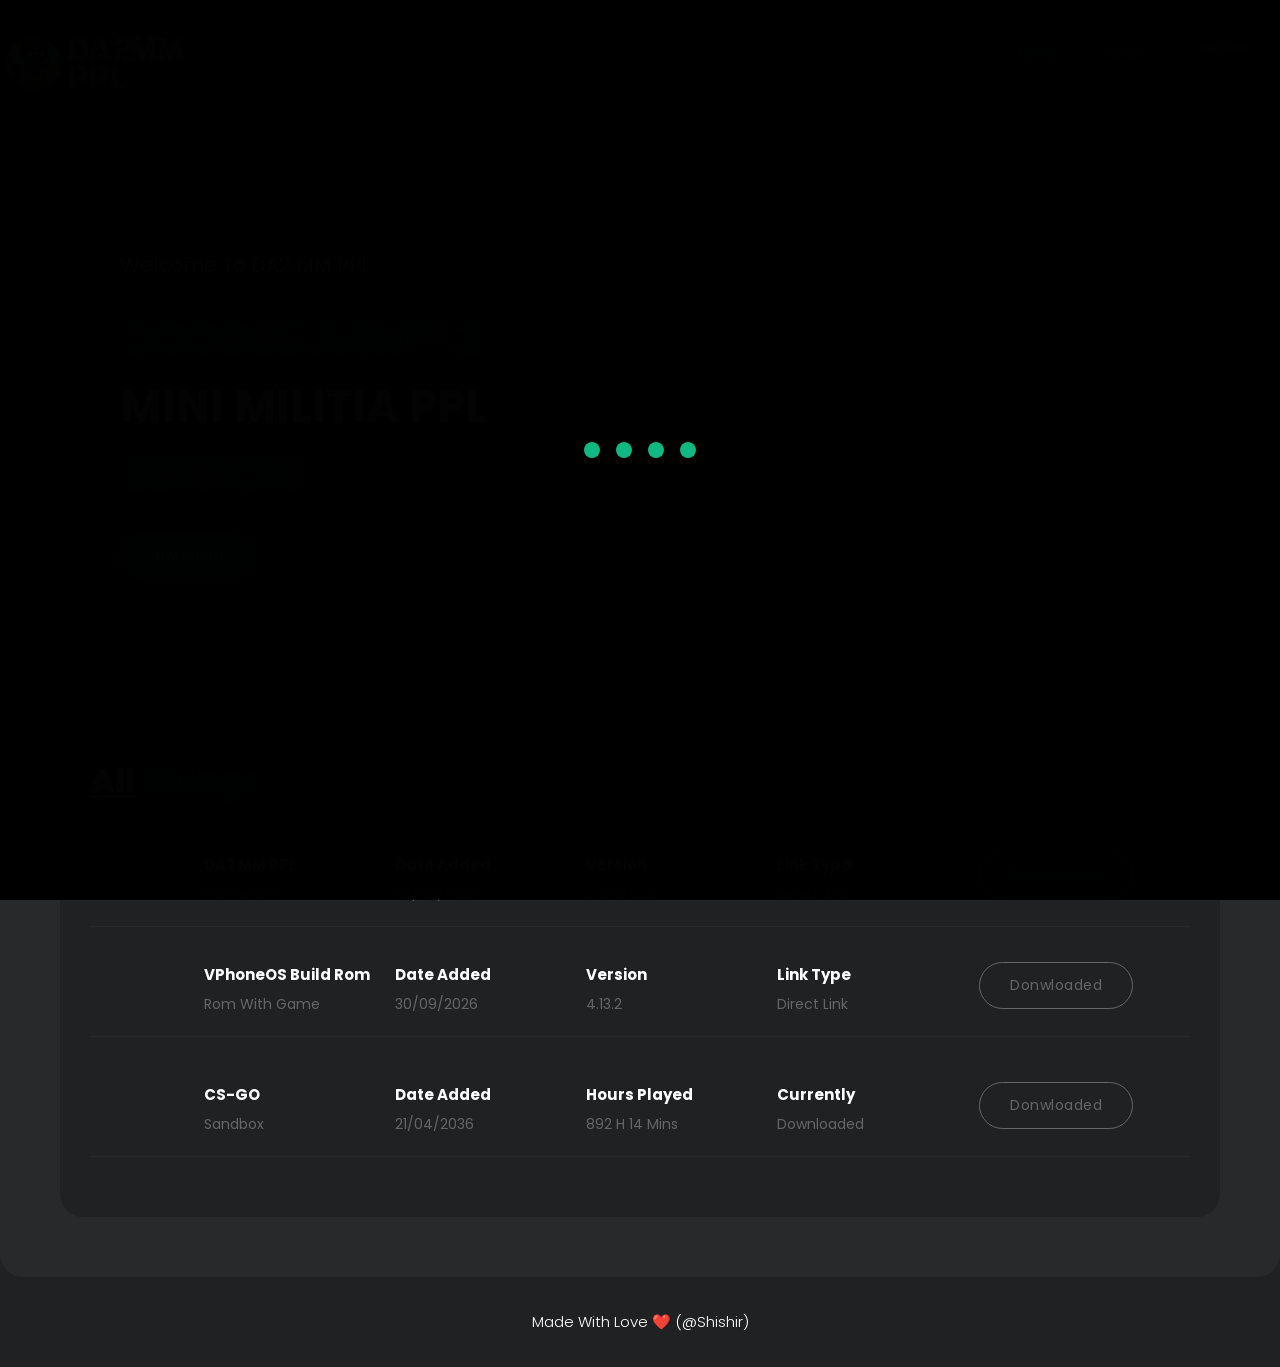
==== index.html @ c4b17bf4 "New website theme template files." ====
<!DOCTYPE html>
<html lang="en">

  <head>

    <meta charset="utf-8">
    <meta name="viewport" content="width=device-width, initial-scale=1, shrink-to-fit=no">

    <link href="https://fonts.googleapis.com/css2?family=Poppins:wght@100;200;300;400;500;600;700;800;900&display=swap" rel="stylesheet">

    <title>DA2 MM PPL</title>

    <!-- Bootstrap core CSS -->
    <link href="vendor/bootstrap/css/bootstrap.min.css" rel="stylesheet">


    <!-- Additional CSS Files -->
    <link rel="stylesheet" href="assets/css/fontawesome.css">
    <link rel="stylesheet" href="assets/css/templatemo-cyborg-gaming.css">
    <link rel="stylesheet" href="assets/css/owl.css">
    <link rel="stylesheet" href="assets/css/animate.css">
    <link rel="stylesheet"href="https://unpkg.com/swiper@7/swiper-bundle.min.css"/>

  </head>

<body>

  <!-- ***** Preloader Start ***** -->
  <div id="js-preloader" class="js-preloader">
    <div class="preloader-inner">
      <span class="dot"></span>
      <div class="dots">
        <span></span>
        <span></span>
        <span></span>
      </div>
    </div>
  </div>
  <!-- ***** Preloader End ***** -->

  <!-- ***** Header Area Start ***** -->
  <header class="header-area header-sticky">
    <div class="container">
        <div class="row">
            <div class="col-12">
                <nav class="main-nav">
                    <!-- ***** Logo Start ***** -->
                    <a href="index.html" class="logo">
                        <img src="assets/images/logo.png" alt="">
                    </a>
                    <!-- ***** Logo End ***** -->
                    <!-- ***** Menu Start ***** -->
                    <ul class="nav">
                        <li><a href="index.html" class="active">Home</a></li>
                        <li><a href="details.html">Details</a></li>
                        <li><a href="browse.html">Browse <img src="assets/images/profile-header.jpg" alt=""></a></li>
                    </ul>   
                    <a class='menu-trigger'>
                        <span>Menu</span>
                    </a>
                    <!-- ***** Menu End ***** -->
                </nav>
            </div>
        </div>
    </div>
  </header>
  <!-- ***** Header Area End ***** -->

  <div class="container">
    <div class="row">
      <div class="col-lg-12">
        <div class="page-content">

          <!-- ***** Banner Start ***** -->
          <div class="main-banner">
            <div class="main-banner-filter"></div>
            <div class="row">
              <div class="col-lg-7">
                <div class="header-text">
                  <h6>Welcome To DA2 MM PPL</h6>
                  <h4><em>Doodle Army 2</em><br>Mini Militia PPL<br><em>Edition</em></h4>
                  <div class="main-button">
                    <a href="#gaming-library-section">Download</a>
                  </div>
                </div>
              </div>
            </div>
          </div>
          <!-- ***** Banner End ***** -->

          <!-- ***** Gaming Library Start ***** -->
          <div class="gaming-library" id="gaming-library-section">
            <div class="col-lg-12">
              <div class="heading-section">
                <h4><em>All</em> Things</h4>
              </div>
              <div class="item">
                <ul>
                  <li><img src="assets/images/game-01.jpg" alt="" class="templatemo-item"></li>
                  <li><h4>DA2 MM PPL</h4><span>Game APK</span></li>
                  <li><h4>Date Added</h4><span>30/09/2026</span></li>
                  <li><h4>Version</h4><span>4.0.36.555</span></li>
                  <li><h4>Link Type</h4><span>Direct APK</span></li>
                  <li><div class="main-border-button"><a href="https://github.com/nullBytehere/da2-mm-us-version/releases/download/v4.0.36.555/Mini.Military.PPL_4.0.36.apk">Donwloaded</a></div></li>
                </ul>
              </div>

              <div class="item last-item">
                <ul>
                  <li><img src="assets/images/game-03.jpg" alt="" class="templatemo-item"></li>
                  <li><h4>VPhoneOS Build Rom</h4><span>Rom With Game</span></li>
                  <li><h4>Date Added</h4><span>30/09/2026</span></li>
                  <li><h4>Version</h4><span>4.13.2</span></li>
                  <li><h4>Link Type</h4><span>Direct Link</span></li>
                  <li><div class="main-border-button border-no-active"><a href="https://github.com/nullBytehere/da2-mm-us-version/releases/download/v4.0.36.555/da2_mm_ppl_4.0.36.555_4.13.2.7z">Donwloaded</a></div></li>
                </ul>
              </div>

              <div class="item last-item">
                <ul>
                  <li><img src="assets/images/game-03.jpg" alt="" class="templatemo-item"></li>
                  <li><h4>CS-GO</h4><span>Sandbox</span></li>
                  <li><h4>Date Added</h4><span>21/04/2036</span></li>
                  <li><h4>Hours Played</h4><span>892 H 14 Mins</span></li>
                  <li><h4>Currently</h4><span>Downloaded</span></li>
                  <li><div class="main-border-button border-no-active"><a href="#">Donwloaded</a></div></li>
                </ul>
              </div>
            </div>
            <div class="col-lg-12">
              <!-- <div class="main-button">
                <a href="profile.html">View Your Library</a>
              </div> -->
            </div>
          </div>
          <!-- ***** Gaming Library End ***** -->
        </div>
      </div>
    </div>
  </div>
  
  <footer>
    <div class="container">
      <div class="row">
        <div class="col-lg-12">
          <p>Made With Love ❤️ <a href="https://github.com/nullBytehere" target="_blank" title="Github Profile">(@Shishir)</a></p>
        </div>
      </div>
    </div>
  </footer>


  <!-- Scripts -->
  <!-- Bootstrap core JavaScript -->
  <script src="vendor/jquery/jquery.min.js"></script>
  <script src="vendor/bootstrap/js/bootstrap.min.js"></script>

  <script src="assets/js/isotope.min.js"></script>
  <script src="assets/js/owl-carousel.js"></script>
  <script src="assets/js/tabs.js"></script>
  <script src="assets/js/popup.js"></script>
  <script src="assets/js/custom.js"></script>


  </body>

</html>
---- assets/css/templatemo-cyborg-gaming.css ----
/*

TemplateMo 579 Cyborg Gaming

https://templatemo.com/tm-579-cyborg-gaming

*/

/* ---------------------------------------------
Table of contents
------------------------------------------------
01. font & reset css
02. reset
03. global styles
04. header
05. banner
06. features
07. testimonials
08. contact
09. footer

--------------------------------------------- */
/* 
---------------------------------------------
font & reset css
--------------------------------------------- 
*/
@import url("https://fonts.googleapis.com/css2?family=Poppins:wght@100;200;300;400;500;600;700;800;900");
/* 
---------------------------------------------
reset
--------------------------------------------- 
*/
html, body, div, span, applet, object, iframe, h1, h2, h3, h4, h5, h6, p, blockquote, div
pre, a, abbr, acronym, address, big, cite, code, del, dfn, em, font, img, ins, kbd, q,
s, samp, small, strike, strong, sub, sup, tt, var, b, u, i, center, dl, dt, dd, ol, ul, li,
figure, header, nav, section, article, aside, footer, figcaption {
  margin: 0;
  padding: 0;
  border: 0;
  outline: 0;
}

.clearfix:after {
  content: ".";
  display: block;
  clear: both;
  visibility: hidden;
  line-height: 0;
  height: 0;
}

.clearfix {
  display: inline-block;
}

html[xmlns] .clearfix {
  display: block;
}

* html .clearfix {
  height: 1%;
}

ul, li {
  padding: 0;
  margin: 0;
  list-style: none;
}

header, nav, section, article, aside, footer, hgroup {
  display: block;
}

* {
  box-sizing: border-box;
}

html, body {
  font-family: 'Poppins', sans-serif;
  font-weight: 400;
  background-color: #1e1e1e;
  font-size: 16px;
  -ms-text-size-adjust: 100%;
  -webkit-font-smoothing: antialiased;
  -moz-osx-font-smoothing: grayscale;
}

a {
	color: #CCC;
  text-decoration: none !important;
}
a:hover {
	color: #F99;
}

h1, h2, h3, h4, h5, h6 {
  margin-top: 0px;
  margin-bottom: 0px;
  color: #fff;
  font-weight: 700;
}

ul {
  margin-bottom: 0px;
}

p {
  font-size: 15px;
  line-height: 30px;
  color: #fff;
}

img {
  width: 100%;
  overflow: hidden;
}

/* 
---------------------------------------------
Global Styles
--------------------------------------------- 
*/
html,
body {
  background: #1f2122;
  font-family: 'Poppins', sans-serif;
}

body .page-content {
  margin-top: 110px;
  background-color: #27292a;
  padding: 60px;
  border-radius: 23px;
}

p {
  font-size: 15px;
  color: #666;
  line-height: 30px;
  margin-bottom: 0px;
}

::selection {
  background: #10B981;
  color: #fff;
}

::-moz-selection {
  background: #10B981;
  color: #fff;
}

.templatemo-item {
	max-width: 80px; 
	border-radius: 23px;
}

.main-button a {
  font-size: 14px;
  color: #fff;
  background-color: #10B981;
  padding: 12px 30px;
  display: inline-block;
  border-radius: 25px;
  font-weight: 400;
  text-transform: capitalize;
  letter-spacing: 0.5px;
  transition: all .3s;
  position: relative;
  overflow: hidden;
}

.main-button a:hover {
  background-color: #fff;
  color: #10B981;
}

.main-border-button a {
  font-size: 14px;
  color: #10B981;
  background-color: transparent;
  border: 1px solid #10B981;
  padding: 12px 30px;
  display: inline-block;
  border-radius: 25px;
  font-weight: 400;
  text-transform: capitalize;
  letter-spacing: 0.5px;
  transition: all .3s;
  position: relative;
  overflow: hidden;
}

.main-border-button a:hover {
  border-color: #fff;
  background-color: #fff;
  color: #10B981;
}

.border-no-active a {
  border-color: #666;
  color: #666;
}

.border-no-active a:hover{
  border-color: #666;
  color: #666;
  background-color: transparent;
}

section {
  margin-top: 120px;
}

.heading-section h4 {
  color: #10B981;
  font-size: 34px;
  text-decoration: none;
  margin-bottom: 30px;
}

.heading-section h4 em {
  color: #fff;
  font-style: normal;
  text-decoration: underline;
}

/* 
---------------------------------------------
Pre-loader Style
--------------------------------------------- 
*/

.js-preloader {
  position: fixed;
  top: 0;
  left: 0;
  right: 0;
  bottom: 0;
  background-color: rgba(0,0,0,0.99);
  display: -webkit-box;
  display: flex;
  -webkit-box-align: center;
  align-items: center;
  -webkit-box-pack: center;
  justify-content: center;
  opacity: 1;
  visibility: visible;
  z-index: 9999;
  -webkit-transition: opacity 0.25s ease;
  transition: opacity 0.25s ease;
}

.js-preloader.loaded {
  opacity: 0;
  visibility: hidden;
  pointer-events: none;
}

@-webkit-keyframes dot {
  50% {
      -webkit-transform: translateX(96px);
      transform: translateX(96px);
  }
}

@keyframes dot {
  50% {
      -webkit-transform: translateX(96px);
      transform: translateX(96px);
  }
}

@-webkit-keyframes dots {
  50% {
      -webkit-transform: translateX(-31px);
      transform: translateX(-31px);
  }
}

@keyframes dots {
  50% {
      -webkit-transform: translateX(-31px);
      transform: translateX(-31px);
  }
}

.preloader-inner {
  position: relative;
  width: 142px;
  height: 40px;
  background: transparent;
}

.preloader-inner .dot {
  position: absolute;
  width: 16px;
  height: 16px;
  top: 12px;
  left: 15px;
  background: #10B981;
  border-radius: 50%;
  -webkit-transform: translateX(0);
  transform: translateX(0);
  -webkit-animation: dot 2.8s infinite;
  animation: dot 2.8s infinite;
}

.preloader-inner .dots {
  -webkit-transform: translateX(0);
  transform: translateX(0);
  margin-top: 12px;
  margin-left: 31px;
  -webkit-animation: dots 2.8s infinite;
  animation: dots 2.8s infinite;
}

.preloader-inner .dots span {
  display: block;
  float: left;
  width: 16px;
  height: 16px;
  margin-left: 16px;
  background: #10B981;
  border-radius: 50%;
}



/* 
---------------------------------------------
Header Style
--------------------------------------------- 
*/

.background-header {
  background-color: #fff !important;
  height: 70px!important;
  position: fixed!important;
  top: 0!important;
  left: 0;
  right: 0;
  box-shadow: 0px 0px 10px rgba(0,0,0,0.15)!important;
  -webkit-transition: all .5s ease 0s;
  -moz-transition: all .5s ease 0s;
  -o-transition: all .5s ease 0s;
  transition: all .5s ease 0s;
  display: none;
}

.header-area {
  background-color: transparent;
  position: absolute;
  height: 70px;
  top: 15px;
  left: 0;
  right: 0;
  z-index: 100;
  -webkit-transition: all .5s ease 0s;
  -moz-transition: all .5s ease 0s;
  -o-transition: all .5s ease 0s;
  transition: all .5s ease 0s;
}

.header-area .main-nav {
  min-height: 80px;
  background: transparent;
  display: flex;
  padding: 15px 0px;
  border-radius: 50px;
}

.background-header .main-nav {
  padding: 0px;
  background-color: transparent;
}

.header-area .main-nav #search {
  position: relative;
}

.header-area .main-nav #search input {
  background-color: #27292a;
  height: 46px;
  border-radius: 23px;
  border: none;
  color: #666;
  font-size: 14px;
  padding: 0px 15px 0px 45px;
}

.header-area .main-nav #search i {
  position: absolute;
  color: #666;
  left: 20px;
  top: 16px;
  width: 18px;
  height: 18px;
  font-size: 16px;
}

.header-area .main-nav .logo {
  border-right: 1px solid #27292a;
  flex-basis: 25%;
  margin-right: 5%;
  -webkit-transition: all 0.3s ease 0s;
  -moz-transition: all 0.3s ease 0s;
  -o-transition: all 0.3s ease 0s;
  transition: all 0.3s ease 0s;
}

.header-area .main-nav .logo img {
  width: 191px;
}

.background-header .main-nav .logo {
  margin-top: 8px;
}

.background-header .main-nav .logo img {
  width: 180px;
}

.header-area .main-nav .nav {
  display: inline-flex;
  flex-basis: 70%;
  justify-content: flex-end;
  vertical-align: middle;
  text-align: right;
  margin-top: 0px;
  margin-right: 0px;
  -webkit-transition: all 0.3s ease 0s;
  -moz-transition: all 0.3s ease 0s;
  -o-transition: all 0.3s ease 0s;
  transition: all 0.3s ease 0s;
  position: relative;
  z-index: 999;
}

.header-area .main-nav .nav li {
  padding-left: 10px;
  padding-right: 10px;
  display: inline-block;
}

.header-area .main-nav .nav li a {
  display: block;
  font-weight: 400;
  font-size: 14px;
  text-transform: capitalize;
  color: #666;
  -webkit-transition: all 0.3s ease 0s;
  -moz-transition: all 0.3s ease 0s;
  -o-transition: all 0.3s ease 0s;
  transition: all 0.3s ease 0s;
  border: transparent;
  padding: 13px 10px;
  border-radius: 18px;
  letter-spacing: .3px;
}

.header-area .main-nav .nav li:last-child a {
  background-color: #27292a;
  padding: 8px 10px 8px 20px;
  border-radius: 23px;
}

.header-area .main-nav .nav li:last-child a img {
  max-width: 30px;
  border-radius: 50%;
  margin-left: 5px;
}

.header-area .main-nav .nav li.has-sub ul.sub-menu li:last-child a:hover,
.background-header .main-nav .nav li.has-sub ul.sub-menu li:last-child a:hover {
  padding-left: 25px !important;
}

.header-area .main-nav .nav li:hover a,
.header-area .main-nav .nav li a.active {
  color: #10B981 !important;
}

.header-area .main-nav .nav li:last-child:hover a,
.header-area .main-nav .nav li:last-child a.active {
  color: #fff !important;
  background-color: #10B981 !important;
}

.background-header .main-nav .nav li:hover a,
.background-header .main-nav .nav li a.active {
  color: #fff;
  opacity: 1;
}

.header-area .main-nav .nav li.has-sub {
  position: relative;
  padding-right: 15px;
}

.header-area .main-nav .menu-trigger {
  cursor: pointer;
  display: block;
  position: absolute;
  top: 23px;
  width: 32px;
  height: 40px;
  text-indent: -9999em;
  z-index: 99;
  right: 20px;
  display: none;
}

.background-header .main-nav .menu-trigger {
  top: 17px;
}

.header-area .main-nav .menu-trigger span,
.header-area .main-nav .menu-trigger span:before,
.header-area .main-nav .menu-trigger span:after {
  -moz-transition: all 0.4s;
  -o-transition: all 0.4s;
  -webkit-transition: all 0.4s;
  transition: all 0.4s;
  background-color: #10B981;
  display: block;
  position: absolute;
  width: 30px;
  height: 2px;
  left: 0;
}

.background-header .main-nav .menu-trigger span,
.background-header .main-nav .menu-trigger span:before,
.background-header .main-nav .menu-trigger span:after {
  background-color: #10B981;
}

.header-area .main-nav .menu-trigger span:before,
.header-area .main-nav .menu-trigger span:after {
  -moz-transition: all 0.4s;
  -o-transition: all 0.4s;
  -webkit-transition: all 0.4s;
  transition: all 0.4s;
  background-color: #10B981;
  display: block;
  position: absolute;
  width: 30px;
  height: 2px;
  left: 0;
  width: 75%;
}

.background-header .main-nav .menu-trigger span:before,
.background-header .main-nav .menu-trigger span:after {
  background-color: #10B981;
}

.header-area .main-nav .menu-trigger span:before,
.header-area .main-nav .menu-trigger span:after {
  content: "";
}

.header-area .main-nav .menu-trigger span {
  top: 16px;
}

.header-area .main-nav .menu-trigger span:before {
  -moz-transform-origin: 33% 100%;
  -ms-transform-origin: 33% 100%;
  -webkit-transform-origin: 33% 100%;
  transform-origin: 33% 100%;
  top: -10px;
  z-index: 10;
}

.header-area .main-nav .menu-trigger span:after {
  -moz-transform-origin: 33% 0;
  -ms-transform-origin: 33% 0;
  -webkit-transform-origin: 33% 0;
  transform-origin: 33% 0;
  top: 10px;
}

.header-area .main-nav .menu-trigger.active span,
.header-area .main-nav .menu-trigger.active span:before,
.header-area .main-nav .menu-trigger.active span:after {
  background-color: transparent;
  width: 100%;
}

.header-area .main-nav .menu-trigger.active span:before {
  -moz-transform: translateY(6px) translateX(1px) rotate(45deg);
  -ms-transform: translateY(6px) translateX(1px) rotate(45deg);
  -webkit-transform: translateY(6px) translateX(1px) rotate(45deg);
  transform: translateY(6px) translateX(1px) rotate(45deg);
  background-color: #10B981;
}

.background-header .main-nav .menu-trigger.active span:before {
  background-color: #10B981;
}

.header-area .main-nav .menu-trigger.active span:after {
  -moz-transform: translateY(-6px) translateX(1px) rotate(-45deg);
  -ms-transform: translateY(-6px) translateX(1px) rotate(-45deg);
  -webkit-transform: translateY(-6px) translateX(1px) rotate(-45deg);
  transform: translateY(-6px) translateX(1px) rotate(-45deg);
  background-color: #10B981;
}

.background-header .main-nav .menu-trigger.active span:after {
  background-color: #10B981;
}

.header-area.header-sticky {
  min-height: 70px;
}

.header-area.header-sticky .nav li a.active {
  color: #fff;
}

@media (max-width: 1200px) {
  .header-area .main-nav .nav li {
    padding-left: 10px;
    padding-right: 10px;
  }
  .header-area .main-nav:before {
    display: none;
  }
}

@media (max-width: 992px) {
  .header-area {
    top: 0;
  }
  .header-area .main-nav {
    background-color: transparent;
    border-radius: 0px;
  }
  .header-area .main-nav .nav {
    height: auto;
    flex-basis: 100%;
  }
  .header-area .main-nav .logo {
    position: absolute;
    left: 30px;
    top: 15px;
  }
  .background-header .main-nav .logo {
    top: 0px;
  }
  .background-header .main-nav .border-button {
    top: 0px !important;
  }
  .header-area .main-nav .border-button {
    position: absolute;
    top: 15px;
    right: 70px;
  }
  .header-area.header-sticky .nav li a:hover,
  .header-area.header-sticky .nav li a.active {
    color: #10B981!important;
    opacity: 1;
  }
  .header-area.header-sticky .nav li.search-icon a {
    width: 100%;
  }
  .header-area {
    background-color: transparent;
    padding: 0px 15px;
    height: 80px;
    box-shadow: none;
    text-align: center;
  }
  .header-area .container {
    padding: 0px;
  }
  .header-area .logo {
    margin-left: 0px;
  }
  .header-area .menu-trigger {
    display: block !important;
  }
  .header-area .main-nav {
    overflow: hidden;
  }
  .header-area .main-nav .nav {
    float: none;
    width: 100%;
    display: none;
    -webkit-transition: all 0s ease 0s;
    -moz-transition: all 0s ease 0s;
    -o-transition: all 0s ease 0s;
    transition: all 0s ease 0s;
    margin-left: 0px;
  }
  .header-area.header-sticky .nav {
    margin-top: 65px !important;
    text-align: center;
    border-radius: 20px 20px 40px 8px;
    overflow: hidden;
  }
  .background-header.header-sticky .nav {
    margin-top: 70px !important;
  }
  .header-area .main-nav .nav li:first-child {
    border-top: 1px solid #eee;
  }
  .header-area .main-nav .nav li {
    width: 100%;
    background: #fff;
    border-bottom: 1px solid #eee;
    padding-left: 0px !important;
    padding-right: 0px !important;
  }
  .header-area .main-nav .nav li a {
    height: 50px !important;
    line-height: 50px !important;
    padding: 0px !important;
    border: none !important;
    background: #fff !important;
    color: #1e1e1e !important;
  }
  .header-area .main-nav .nav li a:hover {
    background: #fff !important;
    color: #10B981!important;
  }
  .header-area .main-nav .nav li:last-child a img {
    display: none;
  }
  .header-area .main-nav .nav li:last-child a:hover {
    color: #10B981 !important;
    background-color: transparent !important;
  }
  .header-area .main-nav .nav li.has-sub ul.sub-menu {
    position: relative;
    visibility: inherit;
    opacity: 1;
    z-index: 1;
    transform: translateY(0%);
    top: 0px;
    width: 100%;
    box-shadow: none;
    height: 0px;
    transition: all 0s;
  }
  .header-area .main-nav .nav li.submenu ul li a {
    font-size: 12px;
    font-weight: 400;
  }
  .header-area .main-nav .nav li.submenu ul li a:hover:before {
    width: 0px;
  }
  .header-area .main-nav .nav li.has-sub ul.sub-menu {
    height: auto;
  }
  .header-area .main-nav .nav li.has-sub:after {
    color: #3B566E;
    right: 30px;
    font-size: 14px;
    top: 15px;
  }
  .header-area .main-nav .nav li.submenu:hover ul, .header-area .main-nav .nav li.submenu:focus ul {
    height: 0px;
  }
}

/* 
---------------------------------------------
Banner Style
--------------------------------------------- 
*/

.main-banner {
  background-image: url(https://wallpaperaccess.com/download/multiplayer-games-21426456);
  background-position: top center;
  background-size: cover;
  position: relative;
  min-height: 380px;
  border-radius: 23px;
  padding: 80px 60px;
  overflow: hidden;
}

.row
{
  position: relative;
}

.main-banner-filter {
    position: absolute;
    top: 0;
    left: 0;
    width: 100%;
    height: 100%;
    background: #000000a6;
    backdrop-filter: blur(8px);
}

.main-banner h6 {
  font-size: 20px;
  color: #fff;
  font-weight: 400;
  margin-bottom: 25px;
}

.main-banner h4 {
  font-size: 45px;
  text-transform: uppercase;
  margin-bottom: 25px;
}

.main-banner h4 em {
  font-style: normal;
  color: #10B981;
}

/* 
---------------------------------------------
Most Popular Style
--------------------------------------------- 
*/

.most-popular {
  margin-top: 60px;
  padding: 30px;
  background-color: #1f2122;
  border-radius: 23px;
}

.most-popular .item {
  background-color: #27292a;
  padding: 30px 15px;
  border-radius: 23px;
  margin-bottom: 30px;
}

.most-popular .item .item {
  padding: 0px;
  border-radius: 0px;
  background-color: transparent;
  margin-bottom: 0px;
}

.most-popular .item img {
  border-radius: 23px;
}

.most-popular .item h4 {
  font-size: 15px;
  margin-top: 20px;
  margin-bottom: 0px;
  display: inline-block;
}

.most-popular .item span {
  color: #666;
  display: block;
  margin-top: 7px;
  font-weight: 400;
}

.most-popular .item ul {
  float: right;
  margin-top: 20px;
}

.most-popular .item ul li {
  text-align: right;
  color: #fff;
  font-size: 14px;
}

.most-popular .item ul li:first-child i {
  color: yellow;
}

.most-popular .item ul li:last-child i {
  color: #10B981;
}

.most-popular .main-button {
  text-align: center;
  margin-bottom: -53px;
}

/* 
---------------------------------------------
Gaming Library Style
--------------------------------------------- 
*/

.gaming-library {
  margin-top: 60px;
  padding: 30px;
  background-color: #1f2122;
  border-radius: 23px;
}

.gaming-library .item {
  border-bottom: 1px solid #27292a;
  margin-bottom: 20px;
  padding-bottom: 20px;
}

.gaming-library .last-item {
  margin-bottom: 30px;
}

.profile-library .last-item {
  border-bottom: none;
  padding-bottom: 0px;
  margin-bottom: 0px;
}

.gaming-library .item ul li {
  margin-top: 15px;
}

.gaming-library .item ul li img {
  margin-top: -30px;
}

.gaming-library .item ul li {
  display: inline-block;
  width: 17%;
}

.gaming-library .item ul li:first-child {
  width: 110px;
}

.gaming-library .item ul li:last-child {
  width: 15%;
  text-align: right;
}

.gaming-library .item ul li h4 {
  font-size: 15px;
  margin-bottom: 5px;
}

.gaming-library .item ul li span {
  color: #666;
  font-size: 14px;
}

.gaming-library .main-button {
  text-align: center;
  margin-bottom: -53px;
}

/* 
---------------------------------------------
Footer Style
--------------------------------------------- 
*/

footer p {
  text-align: center;
  padding: 30px 0px;
  color: #fff;
  font-weight: 300;
}

footer p a {
  color: #fff;
  transition: all .3s;
}

footer p a:hover {
  color: #10B981;
}

/* 
---------------------------------------------
Featured Games Style
--------------------------------------------- 
*/

.featured-games {
  border-radius: 23px;
  background-color: #1f2122;
  padding: 30px;
}

.featured-games .item .thumb {
  position: relative;
  overflow: hidden;
}

.featured-games .item .thumb .hover-effect {
  position: absolute;
  bottom: -100px;
  text-align: center;
  width: 100%;
  opacity: 0;
  visibility: hidden;
  transition: all .4s;
}

.featured-games .item .thumb:hover .hover-effect {
  opacity: 1;
  visibility: visible;
  bottom: 15px;
}

.featured-games .item .thumb .hover-effect h6 {
  background-color: rgba(31,33,34,0.95);
  display: inline-block;
  color: #10B981;
  font-weight: 600;
  font-size: 14px;
  padding: 10px 20px;
  border-radius: 25px;
}

.featured-games .item img {
  border-radius: 23px;
}

.featured-games .item h4 {
  font-size: 15px;
  margin-top: 20px;
  margin-bottom: 0px;
  display: inline-block;
}

.featured-games .item span {
  color: #666;
  display: block;
  margin-top: 7px;
  font-weight: 400;
}

.featured-games .item ul {
  float: right;
  margin-top: 20px;
}

.featured-games .item ul li {
  text-align: right;
  color: #fff;
  font-size: 14px;
}

.featured-games .item ul li:first-child i {
  color: yellow;
}

.featured-games .item ul li:last-child i {
  color: #10B981;
}

.featured-games .owl-nav {
  position: absolute;
  margin: 0 auto;
  top: -70px;
  right: 0;
}

.featured-games .owl-nav .owl-prev {
  margin-right: 2.5px;
}

.featured-games .owl-nav .owl-next {
  margin-left: 2.5px;
}

.featured-games .owl-nav .owl-prev span,
.featured-games .owl-nav .owl-next span  {
  font-size: 36px;
  display: inline-block;
  color: #666;
  opacity: 1;
  transition: all .3s;
}

.featured-games .owl-nav .owl-prev span:hover,
.featured-games .owl-nav .owl-next span:hover {
  opacity: 1;
  color: #10B981;
}

.top-downloaded {
  border-radius: 23px;
  background-color: #1f2122;
  padding: 30px;
  max-height: 567px;
  min-height: 567px;
}

.top-downloaded ul li {
  position: relative;
  display: inline-block;
  width: 100%;
}

.top-downloaded ul li img {
  float: left;
  margin-right: 15px;
}

.top-downloaded ul li h4 {
  font-size: 15px;
  padding-top: 7px;
}

.top-downloaded ul li h6 {
  font-size: 15px;
  color: #666;
  font-weight: 400;
  margin-top: 5px;
  margin-bottom: 5px;
}

.top-downloaded ul li span {
  color: #fff;
  font-size: 15px;
  margin-right: 10px;
}

.top-downloaded ul li .download i {
  position: absolute;
  right: 0;
  top: 50%;
  transform: translateY(-23px);
  width: 46px;
  height: 46px;
  text-align: center;
  line-height: 46px;
  color: #10B981;
  background-color: #27292a;
  border-radius: 50%;
}

.top-downloaded ul li {
  border-bottom: 1px solid #27292a;
  margin-bottom: 28px;
  padding-bottom: 28px;
}

.top-downloaded .text-button  {
  text-align: center;
}

.top-downloaded .text-button a {
  font-weight: 600;
  color: #10B981;
  font-size: 15px;
}

/* 
---------------------------------------------
Start Stream Style
--------------------------------------------- 
*/

.start-stream .heading-section {
  margin-top: 60px;
  text-align: center;
  margin-bottom: 60px;
}

.start-stream .item {
  padding: 30px;
  border: 1px solid #444;
  border-radius: 23px;
}

.start-stream .item h4 {
  font-size: 20px;
  margin-top: 20px;
  margin-bottom: 15px;
  font-weight: 600;
}

.start-stream .main-button {
  text-align: center;
  margin-top: 30px;
}

/* 
---------------------------------------------
Live Stream Style
--------------------------------------------- 
*/

.live-stream {
  margin-top: 60px;
  border-radius: 23px;
  background-color: #1f2122;
  padding: 30px;
}

.live-stream .item {
  margin-bottom: 30px;
}

.live-stream .thumb {
  position: relative;
  overflow: hidden;
  margin-bottom: 20px;
}

.live-stream .thumb img {
  border-radius: 23px; 
}

.live-stream .thumb:hover .hover-effect {
  opacity: 1;
  visibility: visible;
}

.live-stream .hover-effect {
  opacity: 0;
  visibility: hidden;
  transition: all .4s;
}

.live-stream .hover-effect .live a { 
  position: absolute;
  background-color: rgba(236, 96, 144, 0.9);
  padding: 5px 10px;
  border-radius: 23px;
  color: #fff;
  font-size: 14px;
  right: 15px;
  top: 15px;
}

.live-stream .hover-effect ul {
  position: absolute;
  bottom: 20px;
  text-align: center;
  width: 100%;
}

.live-stream .hover-effect ul li {
  display: inline-block;
  margin: 0px 5px;
}

.live-stream .hover-effect ul li a {
  background-color: rgba(236, 96, 144, 0.9);
  padding: 5px 10px;
  border-radius: 23px;
  color: #fff;
  font-size: 14px;
}

.live-stream .avatar img {
  margin-right: 15px;
}

.live-stream span i {
  color: #fff;
  background-color: #10B981;
  border-radius: 50%;
  font-size: 12px;
  width: 20px;
  height: 20px;
  display: inline-block;
  text-align: center;
  line-height: 20px;
  margin-right: 3px;
}

.live-stream span {
  font-size: 14px;
  color: #10B981;
}

.live-stream .down-content h4 {
  margin-top: 8px;
  font-size: 20px;
  font-weight: 700;
  margin-left: 61px;
}

.live-stream .main-button {
  text-align: center;
  margin-bottom: -53px;
}

/* 
---------------------------------------------
Featured Banner Style
--------------------------------------------- 
*/

.feature-banner .thumb {
  position: relative;
  max-height: 305px;
  overflow: hidden;
  border-radius: 23px;;
}

.feature-banner .thumb a {
  position: absolute;
  left: 50%;
  top: 50%;
  transform: translate(-23px, -23px);
  width: 46px;
  height: 46px;
  background-color: #fff;
  border-radius: 50%;
  display: inline-block;
  text-align: center;
  line-height: 46px;
  color: #10B981;
}

/* 
---------------------------------------------
Game Details Style
--------------------------------------------- 
*/

.game-details h2 {
  font-size: 45px;
  text-transform: uppercase;
  text-align: center;
  margin: 60px 0px;
}

.game-details .content {
  border-radius: 23px;
  padding: 30px;
  background-color: #1f2122;
}

.game-details .content .left-info {
  background-color: #27292a;
  border-radius: 23px;
  padding: 30px;
  margin-bottom: 30px;
}

.game-details .content .left-info .left {
  float: left;
}

.game-details .content .left-info h4 {
  font-size: 15px;
  display: block;
}

.game-details .content .left-info span {
  color: #666;
  display: block;
  margin-top: 7px;
  font-weight: 400;
}

.game-details .content .left-info ul {
  text-align: right;
}

.game-details .content .left-info ul li {
  color: #fff;
  font-size: 14px;
  margin-bottom: 3px;
}

.game-details .content .left-info ul li:first-child i {
  color: yellow;
}

.game-details .content .left-info ul li:last-child i {
  color: #10B981;
}

.game-details .content .right-info {
  background-color: #27292a;
  border-radius: 23px;
  padding: 30px;
  margin-bottom: 30px;
}

.game-details .content .right-info ul li {
  display: inline-block;
  width: 23%;
  text-align: center;
  font-size: 14px;
  color: #fff;
}

.game-details .content .right-info ul li i {
  display: block;
  margin-bottom: 12px;
}

.game-details .content .right-info ul li:first-child i {
  color: yellow;
} 

.game-details .content .right-info ul li i {
  color: #10B981;
}

.game-details .main-border-button {
  margin-top: 35px;
}

.game-details .main-border-button a {
  text-align: center;
  width: 100%;
} 

/* 
---------------------------------------------
Other Related Style
--------------------------------------------- 
*/

.other-games {
  border-radius: 23px;
  padding: 30px 30px 0px 30px;
  background-color: #1f2122;
  margin-top: 60px;
}

.other-games .item {
  position: relative;
  border-bottom: 1px solid #27292a;
  padding-bottom: 52px;
  margin-bottom: 30px;
}

.other-games .item img {
  float: left;
  margin-right: 15px;
}

.other-games .item h4 {
  display: inline-block;
  font-size: 15px;
  margin-bottom: 5px;
  padding-top: 15px;
}

.other-games .item span {
  color: #666;
  font-size: 14px;
  display: block;
}

.other-games ul {
  position: absolute;
  right: 0;
  top: 15px;
}

.other-games ul li {
  color: #fff;
  font-size: 14px;
  margin-bottom: 3px;
}

.other-games ul li:first-child i {
  color: yellow;
}

.other-games ul li:last-child i {
  color: #10B981;
}

/* 
---------------------------------------------
Top Streamers Style
--------------------------------------------- 
*/

.top-streamers {
  border-radius: 23px;
  background-color: #1f2122;
  padding: 30px;
  max-height: 567px;
  min-height: 567px;
}

.top-streamers ul li {
  display: inline-block;
  width: 100%;
  border-bottom: 1px solid #353637;
  margin-bottom: 25px;
  padding-bottom: 25px;
}

.top-streamers ul li:last-child {
  border-bottom: none;
  padding-bottom: 0px;
  margin-bottom: 0px;
}

.top-streamers ul li span {
  float: left;
  font-size: 15px;
  color: #fff;
  font-weight: 700;
  padding-top: 12px;
  margin-right: 10px;
}

.top-streamers ul li h6 {
  display: inline;
  font-size: 14px;
  color: #10B981;
  font-weight: 400;
}

.top-streamers ul li h6 i {
  color: #fff;
  background-color: #10B981;
  border-radius: 50%;
  font-size: 12px;
  width: 20px;
  height: 20px;
  display: inline-block;
  text-align: center;
  line-height: 20px;
  margin-right: 3px;
}

.top-streamers ul li .main-button {
  float: right;
}

.top-streamers ul li .main-button a {
  padding: 8px 20px;
}

/* 
---------------------------------------------
Profile Style
--------------------------------------------- 
*/

.main-profile {
  border-radius: 23px;
  padding: 30px;
  background-color: #1f2122;
}

.main-profile .main-info span {
  font-size: 14px;
  color: #fff;
  background-color: #10B981;
  padding: 8px 20px;
  display: inline-block;
  border-radius: 25px;
  font-weight: 400;
  text-transform: capitalize;
  letter-spacing: 0.5px;
  margin-bottom: 15px;
}

.main-profile .main-info h4 {
  margin-bottom: 20px;
}

.main-profile .main-info .main-border-button {
  margin-top: 25px;
}

.main-profile ul {
  border-radius: 23px;
  padding: 30px;
  background-color: #27292a;
}

.main-profile ul li {
  width: 100%;
  font-size: 14px;
  color: #666;
  margin-bottom: 20px;
  padding-bottom: 20px;
  border-bottom: 1px solid #666;
}

.main-profile ul li span {
  float: right;
  font-weight: 500;
  color: #10B981;
}

.main-profile ul li:last-child {
  border-bottom: none;
  padding-bottom: 0;
  margin-bottom: 0;
}

.clips {
  margin-top: 30px;
  border-top: 2px solid #27292a;
}

.clips .heading-section {
  margin-top: 30px;
}

.clips .item  {
  border-radius: 23px;
  padding: 30px 15px;
  background-color: #27292a;
  margin-bottom: 30px;
}

.clips .item .thumb {
  position: relative;
  margin-bottom: 15px;
}

.clips .item .thumb a {
  position: absolute;
    left: 50%;
    top: 50%;
    transform: translate(-23px, -23px);
    width: 46px;
    height: 46px;
    background-color: #fff;
    border-radius: 50%;
    display: inline-block;
    text-align: center;
    line-height: 46px;
    color: #10B981;
}

.clips .item h4 {
  font-size: 15px;
  display: inline-block;
}

.clips .item span i {
  color: #10B981;
}

.clips .item span {
  float: right;
  color: #fff;
  font-size: 14px;
}

.clips .main-button {
  margin-top: 10px;
  text-align: center;
}

/* 
---------------------------------------------
Responsive Style
--------------------------------------------- 
*/

body {
  overflow-x: hidden;
}

@media (max-width: 767px) {
  body .page-content {
    padding: 30px 30px;
  }
  .main-banner {
    text-align: center;
  }
  .main-banner h4 {
    font-size: 35px;
  }
  .gaming-library .item ul li,
  .gaming-library .item ul li:first-child,
  .gaming-library .item ul li:last-child {
    width: 100% !important;
    text-align: center !important;
  }
  .gaming-library .item ul li {
    margin-top: 30px;
  }
  .top-downloaded ul li .download i {
    top: 20px;
    width: 30px;
    height: 30px;
    line-height: 30px;
  }
  .top-downloaded ul li img {
    margin-right: 10px;
  }
  .top-downloaded ul li span {
    font-size: 14px;
  }
  .top-streamers ul li .main-button {
    float: none;
    margin-top: 10px;
  }
  .top-streamers ul li .main-button a {
    width: 100%;
    text-align: center;
  }
  .top-streamers,
  .top-downloaded {
    max-height: 100%;
    min-height: 100%;
  }
  .most-popular .item .inner-item {
    margin-bottom: 20px;
  }
}

@media (max-width: 992px) {
  .background-header {
  display: inline-block;
  }
  .header-area .main-nav #search {
    display: none;
  }
  .heading-section h4 {
    font-size: 20px;
  }
  .gaming-library .item ul li {
    width: 48% !important;
  }
  .gaming-library .item ul li:last-child {
    text-align: left;
  }
  .featured-games {
    margin-bottom: 60px;
  }
  .start-stream .item {
    margin: 15px 0px;
  }
  .feature-banner .thumb {
    margin-top: 30px;
  }
  .main-profile .main-info {
    margin: 45px 0px;
  }
}

@media (max-width: 1200px) {
  .header-area .main-nav .nav li {
    padding-right: 5px;
    padding-left: 5px;
  }
  .header-area .main-nav .logo {
    margin-right: 30px;
    border-right: none;
  }
  .gaming-library .item ul li {
    width: 16%;
  }
}
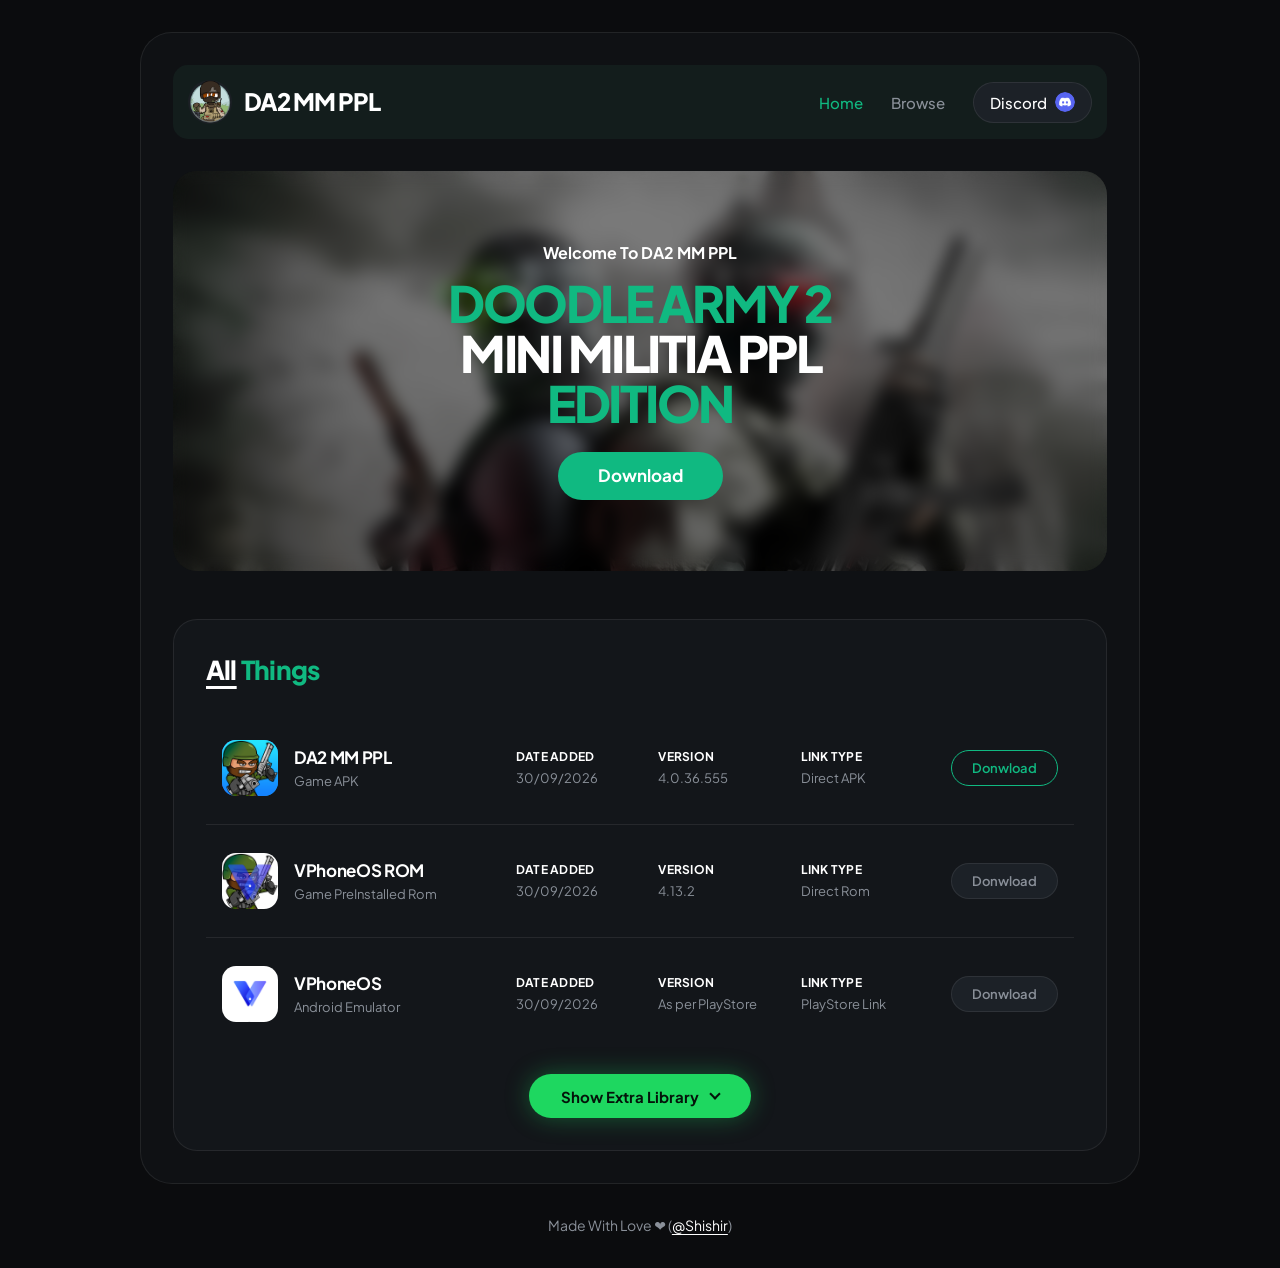
==== commit 04b13726: "Website core files" ====
--- a/index.html
+++ b/index.html
@@ -1,167 +1,98 @@
-<!DOCTYPE html>
-<html lang="en">
-
-  <head>
-
-    <meta charset="utf-8">
-    <meta name="viewport" content="width=device-width, initial-scale=1, shrink-to-fit=no">
-
-    <link href="https://fonts.googleapis.com/css2?family=Poppins:wght@100;200;300;400;500;600;700;800;900&display=swap" rel="stylesheet">
-
-    <title>DA2 MM PPL</title>
-
-    <!-- Bootstrap core CSS -->
-    <link href="vendor/bootstrap/css/bootstrap.min.css" rel="stylesheet">
-
-
-    <!-- Additional CSS Files -->
-    <link rel="stylesheet" href="assets/css/fontawesome.css">
-    <link rel="stylesheet" href="assets/css/templatemo-cyborg-gaming.css">
-    <link rel="stylesheet" href="assets/css/owl.css">
-    <link rel="stylesheet" href="assets/css/animate.css">
-    <link rel="stylesheet"href="https://unpkg.com/swiper@7/swiper-bundle.min.css"/>
-
-  </head>
-
-<body>
-
-  <!-- ***** Preloader Start ***** -->
-  <div id="js-preloader" class="js-preloader">
-    <div class="preloader-inner">
-      <span class="dot"></span>
-      <div class="dots">
-        <span></span>
-        <span></span>
-        <span></span>
-      </div>
-    </div>
-  </div>
-  <!-- ***** Preloader End ***** -->
-
-  <!-- ***** Header Area Start ***** -->
-  <header class="header-area header-sticky">
-    <div class="container">
-        <div class="row">
-            <div class="col-12">
-                <nav class="main-nav">
-                    <!-- ***** Logo Start ***** -->
-                    <a href="index.html" class="logo">
-                        <img src="assets/images/logo.png" alt="">
-                    </a>
-                    <!-- ***** Logo End ***** -->
-                    <!-- ***** Menu Start ***** -->
-                    <ul class="nav">
-                        <li><a href="index.html" class="active">Home</a></li>
-                        <li><a href="details.html">Details</a></li>
-                        <li><a href="browse.html">Browse <img src="assets/images/profile-header.jpg" alt=""></a></li>
-                    </ul>   
-                    <a class='menu-trigger'>
-                        <span>Menu</span>
-                    </a>
-                    <!-- ***** Menu End ***** -->
-                </nav>
-            </div>
-        </div>
-    </div>
-  </header>
-  <!-- ***** Header Area End ***** -->
-
-  <div class="container">
-    <div class="row">
-      <div class="col-lg-12">
-        <div class="page-content">
-
-          <!-- ***** Banner Start ***** -->
-          <div class="main-banner">
-            <div class="main-banner-filter"></div>
-            <div class="row">
-              <div class="col-lg-7">
-                <div class="header-text">
-                  <h6>Welcome To DA2 MM PPL</h6>
-                  <h4><em>Doodle Army 2</em><br>Mini Militia PPL<br><em>Edition</em></h4>
-                  <div class="main-button">
-                    <a href="#gaming-library-section">Download</a>
-                  </div>
-                </div>
-              </div>
-            </div>
-          </div>
-          <!-- ***** Banner End ***** -->
-
-          <!-- ***** Gaming Library Start ***** -->
-          <div class="gaming-library" id="gaming-library-section">
-            <div class="col-lg-12">
-              <div class="heading-section">
-                <h4><em>All</em> Things</h4>
-              </div>
-              <div class="item">
-                <ul>
-                  <li><img src="assets/images/game-01.jpg" alt="" class="templatemo-item"></li>
-                  <li><h4>DA2 MM PPL</h4><span>Game APK</span></li>
-                  <li><h4>Date Added</h4><span>30/09/2026</span></li>
-                  <li><h4>Version</h4><span>4.0.36.555</span></li>
-                  <li><h4>Link Type</h4><span>Direct APK</span></li>
-                  <li><div class="main-border-button"><a href="https://github.com/nullBytehere/da2-mm-us-version/releases/download/v4.0.36.555/Mini.Military.PPL_4.0.36.apk">Donwloaded</a></div></li>
-                </ul>
-              </div>
-
-              <div class="item last-item">
-                <ul>
-                  <li><img src="assets/images/game-03.jpg" alt="" class="templatemo-item"></li>
-                  <li><h4>VPhoneOS Build Rom</h4><span>Rom With Game</span></li>
-                  <li><h4>Date Added</h4><span>30/09/2026</span></li>
-                  <li><h4>Version</h4><span>4.13.2</span></li>
-                  <li><h4>Link Type</h4><span>Direct Link</span></li>
-                  <li><div class="main-border-button border-no-active"><a href="https://github.com/nullBytehere/da2-mm-us-version/releases/download/v4.0.36.555/da2_mm_ppl_4.0.36.555_4.13.2.7z">Donwloaded</a></div></li>
-                </ul>
-              </div>
-
-              <div class="item last-item">
-                <ul>
-                  <li><img src="assets/images/game-03.jpg" alt="" class="templatemo-item"></li>
-                  <li><h4>CS-GO</h4><span>Sandbox</span></li>
-                  <li><h4>Date Added</h4><span>21/04/2036</span></li>
-                  <li><h4>Hours Played</h4><span>892 H 14 Mins</span></li>
-                  <li><h4>Currently</h4><span>Downloaded</span></li>
-                  <li><div class="main-border-button border-no-active"><a href="#">Donwloaded</a></div></li>
-                </ul>
-              </div>
-            </div>
-            <div class="col-lg-12">
-              <!-- <div class="main-button">
-                <a href="profile.html">View Your Library</a>
-              </div> -->
-            </div>
-          </div>
-          <!-- ***** Gaming Library End ***** -->
-        </div>
-      </div>
-    </div>
-  </div>
-  
-  <footer>
-    <div class="container">
-      <div class="row">
-        <div class="col-lg-12">
-          <p>Made With Love ❤️ <a href="https://github.com/nullBytehere" target="_blank" title="Github Profile">(@Shishir)</a></p>
-        </div>
-      </div>
-    </div>
-  </footer>
-
-
-  <!-- Scripts -->
-  <!-- Bootstrap core JavaScript -->
-  <script src="vendor/jquery/jquery.min.js"></script>
-  <script src="vendor/bootstrap/js/bootstrap.min.js"></script>
-
-  <script src="assets/js/isotope.min.js"></script>
-  <script src="assets/js/owl-carousel.js"></script>
-  <script src="assets/js/tabs.js"></script>
-  <script src="assets/js/popup.js"></script>
-  <script src="assets/js/custom.js"></script>
-
-
-  </body>
-
-</html>
+<!DOCTYPE html>
+<html lang="en">
+<head>
+  <meta charset="UTF-8">
+  <meta name="viewport" content="width=device-width, initial-scale=1">
+  
+  <!-- Primary Meta Tags -->
+  <title>DA2 MM PPL Edition</title>
+  <meta name="title" content="DA2 MM PPL Edition">
+  <meta name="description" content="This is a static website for sharing a game apk between us.">
+
+  <!-- Open Graph / Facebook / Messenger / WhatsApp / Discord -->
+  <meta property="og:type" content="website">
+  <meta property="og:title" content="DA2 MM PPL Edition">
+  <meta property="og:description" content="This is a static website for sharing a game apk between us.">
+  <meta property="og:image" content="https://raw.githubusercontent.com/nullBytehere/da2ppl/5dcc13d7321798ea5fd7327af2913e59f1d185d8/assets/images/socialOG.png">
+
+  <!-- Twitter Meta Tags -->
+  <meta property="twitter:card" content="summary_large_image">
+  <meta property="twitter:title" content="DA2 MM PPL Edition">
+  <meta property="twitter:description" content="This is a static website for sharing a game apk between us.">
+  <meta property="twitter:image" content="https://raw.githubusercontent.com/nullBytehere/da2ppl/5dcc13d7321798ea5fd7327af2913e59f1d185d8/assets/images/socialOG.png">
+
+  <!-- All Favicon & Web Manifest Files (assets/favicon/ ফোল্ডার থেকে) -->
+  <link rel="icon" type="image/png" sizes="96x96" href="assets/favicon/favicon-96x96.png">
+  <link rel="icon" type="image/svg+xml" href="assets/favicon/favicon.svg">
+  <link rel="shortcut icon" href="assets/favicon/favicon.ico">
+  <link rel="apple-touch-icon" sizes="180x180" href="assets/favicon/apple-touch-icon.png">
+  <link rel="manifest" href="assets/favicon/site.webmanifest">
+  
+  <!-- Theme Color -->
+  <meta name="theme-color" content="#00d166">
+
+  <!-- Google Fonts & Style Sheets -->
+  <link rel="preconnect" href="https://fonts.googleapis.com">
+  <link rel="preconnect" href="https://fonts.gstatic.com" crossorigin>
+  <link href="https://fonts.googleapis.com/css2?family=Plus+Jakarta+Sans:wght@400;500;600;700;800&display=swap" rel="stylesheet">
+  <link rel="stylesheet" href="css/style.css">
+  
+  <noscript><style>.loader{display:none}body.is-loading{overflow:auto}</style></noscript>
+</head>
+<body class="is-loading">
+  <div class="loader" id="loader" role="status" aria-live="polite">
+    <div class="loader-box">
+      <div class="loader-logo"><img id="loader-logo" alt=""></div>
+      <p class="loader-name" id="loader-name"></p>
+      <div class="loader-bar"><span id="loader-fill"></span></div>
+      <p class="loader-text" id="loader-text"></p>
+    </div>
+  </div>
+  <div class="app" id="app">
+    <header class="header">
+      <a class="brand" href="#/"><img class="avatar" id="brand-logo" alt=""><span id="brand-name"></span></a>
+      <button class="burger" id="burger" type="button" aria-label="Menu" aria-expanded="false" aria-controls="nav">
+        <span></span><span></span><span></span>
+      </button>
+      <nav class="nav" id="nav"><ul id="nav-list"></ul></nav>
+    </header>
+    <main id="view"></main>
+  </div>
+  <footer class="footer" id="footer"></footer>
+  <div class="toast-wrap" id="toasts" aria-live="polite"></div>
+
+  <!-- Home view -->
+  <template id="tpl-home">
+    <section class="hero" id="hero">
+      <div id="heroBlur"></div>
+      <div class="hero-inner">
+        <p class="hero-welcome" id="hero-welcome"></p>
+        <h1 class="hero-title" id="hero-title"></h1>
+        <button class="btn-hero" id="hero-download" type="button"></button>
+      </div>
+    </section>
+    <section class="panel" id="all-things">
+      <h2 class="panel-title"><span class="u">All</span> <span class="accent">Things</span></h2>
+      <div class="list" id="things-list"></div>
+      <div class="extra" id="things-extra"><div id="things-extra-list"></div></div>
+      <div class="more"><button class="btn-more" id="things-toggle" type="button"></button></div>
+    </section>
+  </template>
+
+  <!-- Browse view (content will be added later) -->
+  <template id="tpl-browse">
+    <section class="panel" id="browse">
+      <h2 class="panel-title" id="browse-title"></h2>
+      <div id="archive-list"></div>
+    </section>
+  </template>
+
+  <script src="js/config.js"></script>
+  <script src="js/app.js"></script>
+  <script>
+    if (!window.SITE_CONFIG) {
+      document.body.innerHTML = '<p style="font:16px sans-serif;padding:24px;color:#fff;background:#b91c1c">js/config.js not found. Keep the folder structure: index.html + css/ + js/ + assets/ in the same folder.</p>';
+    }
+  </script>
+</body>
+</html>
--- a/css/style.css
+++ b/css/style.css
@@ -0,0 +1,141 @@
+/* Colors come from js/config.js (CSS variables are applied on load) */
+*,*::before,*::after{box-sizing:border-box;margin:0;padding:0}
+html{-webkit-text-size-adjust:100%}
+body{font-family:'Plus Jakarta Sans',system-ui,-apple-system,'Segoe UI',Roboto,Arial,sans-serif;background:var(--bg,#0b0c0e);color:var(--text);min-height:100vh;padding:32px 16px;line-height:1.4;-webkit-font-smoothing:antialiased}
+a{color:inherit;text-decoration:none}
+img{display:block;max-width:100%}
+button{font:inherit;color:inherit;cursor:pointer;border:0;background:none}
+ul{list-style:none}
+:focus-visible{outline:2px solid var(--accent);outline-offset:3px}
+
+.app{max-width:1000px;margin:0 auto;padding:32px;background:var(--container);border:1px solid var(--line);border-radius:32px;transition:background .3s ease}
+
+/* Header */
+.header{display:flex;align-items:center;justify-content:space-between;flex-wrap:wrap;padding: 15px;border-radius: 15px;background-color: #1c373054;margin-bottom:32px}
+.brand{display:flex;align-items:center;gap:12px;font-size:24px;font-weight:800;letter-spacing:-.04em}
+.avatar{width:44px;height:44px;border-radius:50%;object-fit:cover;background:var(--card-2)}
+.nav ul{display:flex;align-items:center;gap:28px}
+.nav a{display:flex;align-items:center;gap:8px;font-size:15px;font-weight:500;color:var(--muted);transition:color .2s}
+.nav a:hover,.nav a.active{color:var(--accent)}
+.nav .pill{padding:9px 16px;background:var(--pill);border:1px solid var(--line);border-radius:999px;color:var(--text)}
+.nav-avatar{width:20px;height:20px;border-radius:50%;object-fit:cover;background:var(--card-2)}
+.burger{display:none;width:44px;height:44px;border-radius:12px;flex-direction:column;align-items:center;justify-content:center;gap:5px;transition:background .3s}
+.burger span{width:22px;height:3px;border-radius:3px;background:var(--accent)}
+
+/* Hero */
+.hero{position:relative;height:400px;border-radius:24px;overflow:hidden;display:flex;align-items:center;justify-content:center;text-align:center;background-color:#1a1f26;background-image:linear-gradient(rgba(0,0,0,.5),rgba(0,0,0,.6)),var(--hero-bg,none);background-size:cover;background-position:top center;}
+#heroBlur{position:absolute;top:0;right:0;width:100%;height:100%;z-index:1;backdrop-filter:blur(8px);-webkit-backdrop-filter:blur(8px)}
+.hero-inner{position:relative;z-index:2;padding:24px}
+.hero-welcome{font-size:16px;font-weight:700;margin-bottom:14px}
+.hero-title{font-size:50px;line-height:1;font-weight:800;letter-spacing:-.05em;margin-bottom:24px}
+.hero-title span{display:block}
+.c-accent{color:var(--accent)}
+.c-white{color:#fff}
+.btn-hero{height:48px;padding:0 40px;border-radius:999px;background:var(--accent);color:#fff;font-size:17px;font-weight:700;transition:transform .2s,filter .2s}
+.btn-hero:hover{filter:brightness(1.1);transform:translateY(-1px)}
+
+/* All Things panel */
+.panel{margin-top:48px;padding:32px;background:var(--card);border:1px solid var(--line);border-radius:24px}
+.panel-title{font-size:26px;font-weight:800;letter-spacing:-.03em;margin-bottom:24px}
+.panel-title .u{text-decoration:underline;text-decoration-thickness:3px;text-underline-offset:6px}
+.accent{color:var(--accent)}
+#browse{margin-top:0}
+
+/* Archive groups (Browse page) */
+.group{padding:0 24px;border:1px solid var(--line);border-radius:20px}
+.group + .group{margin-top:24px}
+.group-head{padding:22px 0 18px;font-size:18px;font-weight:700;letter-spacing:-.02em}
+.group-list .item{padding-left:0;padding-right:0;border-top:1px solid var(--line)}
+
+.item{display:flex;align-items:center;gap:24px;padding:28px 16px;border-top:1px solid var(--line)}
+.list > .item:first-child{border-top:0}
+.item-main{display:flex;align-items:center;gap:16px;width:270px;flex-shrink:0}
+.item-icon{width:56px;height:56px;border-radius:14px;object-fit:cover;background:linear-gradient(135deg,#7c3aed,#0ea5e9)}
+.item-title{font-size:17px;font-weight:700;letter-spacing:-.02em}
+.item-sub{font-size:13px;color:var(--muted);margin-top:2px}
+.item-meta{display:flex;flex:1;gap:16px;min-width:0}
+.meta{flex:1 1 0;min-width:0}
+.meta-label{display:block;font-size:12px;font-weight:700;text-transform:uppercase;letter-spacing:.02em;margin-bottom:3px}
+.meta-value{display:block;font-size:13px;color:var(--muted)}
+.btn-pill{display:inline-flex;align-items:center;justify-content:center;height:36px;padding:0 20px;border-radius:999px;border:1px solid var(--line);background:var(--pill);color:var(--muted);font-size:13px;font-weight:600;white-space:nowrap;transition:filter .2s}
+.btn-pill.is-primary{background:transparent;border-color:var(--accent);color:var(--accent)}
+a.btn-pill:hover{filter:brightness(1.25)}
+span.btn-pill{cursor:default}
+
+/* Extra library (smooth expand / collapse) */
+.extra{max-height:0;overflow:hidden;opacity:0;visibility:hidden;transition:max-height .55s ease,opacity .4s ease,visibility 0s .55s}
+.extra.open{opacity:1;visibility:visible;transition:max-height .55s ease,opacity .5s ease .1s,visibility 0s}
+.extra .item{border-top:1px solid var(--line)}
+.more{display:flex;justify-content:center;margin-top:24px}
+.btn-more{display:inline-flex;align-items:center;gap:12px;height:44px;padding:0 32px;border-radius:999px;background:var(--accent-strong);color:#04140a;font-size:15px;font-weight:700;box-shadow:0 0 24px var(--accent-glow);transition:transform .2s}
+.btn-more:hover{transform:translateY(-1px)}
+.chev{width:8px;height:8px;border:solid currentColor;border-width:0 2px 2px 0;transform:rotate(45deg);margin-top:-4px;transition:transform .3s,margin .3s}
+.btn-more.open .chev{transform:rotate(-135deg);margin-top:4px}
+
+/* Footer */
+.footer{max-width:1000px;margin:32px auto 0;text-align:center;font-size:14px;color:var(--muted)}
+.footer a{color:var(--text);text-decoration:underline;text-underline-offset:3px}
+
+/* Download toast (top right) */
+.toast-wrap{position:fixed;top:16px;right:16px;z-index:100;display:flex;flex-direction:column;align-items:flex-end;gap:10px;max-width:calc(100vw - 32px);pointer-events:none}
+.toast{display:flex;align-items:center;gap:12px;min-width:230px;max-width:100%;padding:14px 18px;background:var(--pill);border:1px solid var(--line);border-radius:16px;box-shadow:0 10px 30px rgba(0,0,0,.5);opacity:0;transform:translateX(32px);transition:opacity .35s ease,transform .35s ease}
+.toast.show{opacity:1;transform:none}
+.toast-icon{position:relative;flex-shrink:0;width:24px;height:24px;border-radius:50%;background:var(--accent-strong)}
+.toast-icon::after{content:"";position:absolute;left:8px;top:4px;width:5px;height:10px;border:solid #04140a;border-width:0 2px 2px 0;transform:rotate(45deg)}
+.toast-text strong{display:block;font-size:14px;font-weight:700}
+.toast-text span{display:block;font-size:12px;color:var(--muted);margin-top:1px}
+
+/* Loading screen */
+body.is-loading{overflow:hidden}
+.loader{position:fixed;top:0;right:0;bottom:0;left:0;z-index:200;display:flex;align-items:center;justify-content:center;background:var(--bg,#0b0c0e);color:var(--text,#fff);transition:opacity .6s ease,visibility 0s .6s}
+.loader.done{opacity:0;visibility:hidden;pointer-events:none}
+.loader-box{display:flex;flex-direction:column;align-items:center;gap:18px;padding:24px;text-align:center}
+.loader-logo{position:relative;width:92px;height:92px;padding:9px}
+.loader-logo::before{content:"";position:absolute;top:0;right:0;bottom:0;left:0;border-radius:50%;border:3px solid var(--line,rgba(255,255,255,.08));border-top-color:var(--accent,#10b981);animation:spin 1s linear infinite}
+.loader-logo img{width:100%;height:100%;border-radius:50%;object-fit:cover;background:var(--card-2,#1b1f24);animation:pulse 1.8s ease-in-out infinite}
+.loader-name{font-size:22px;font-weight:800;letter-spacing:-.04em}
+.loader-bar{width:160px;height:4px;border-radius:4px;background:var(--line,rgba(255,255,255,.08));overflow:hidden}
+.loader-bar span{display:block;width:0;height:100%;border-radius:4px;background:var(--accent,#10b981);box-shadow:0 0 12px var(--accent-glow,rgba(30,215,96,.35));animation:fill 3s cubic-bezier(.1,.6,.2,1) forwards;transition:width .3s ease}
+.loader-text{font-size:13px;color:var(--muted,#8a9099)}
+@keyframes spin{to{transform:rotate(360deg)}}
+@keyframes pulse{50%{transform:scale(.94)}}
+@keyframes fill{to{width:88%}}
+
+/* View switch */
+#view > *{animation:fade .4s ease both}
+@keyframes fade{from{opacity:0}to{opacity:1}}
+
+/* Tablet / mobile */
+@media (max-width:900px){
+  body{padding:16px 8px}
+  .app{padding:16px;border-radius:24px}
+  .app.nav-open{background:var(--container-open)}
+  .header{margin-bottom:16px}
+  .brand{font-size:20px}
+  .burger{display:flex}
+  .app.nav-open .burger{background:var(--pill)}
+  .nav{flex-basis:100%;max-height:0;overflow:hidden;transition:max-height .35s ease}
+  .nav ul{flex-direction:column;align-items:stretch;gap:0;margin-top:16px;padding:0 16px;background:var(--container);border:1px solid var(--line);border-radius:20px}
+  .nav li + li{border-top:1px solid var(--line)}
+  .nav a,.nav .pill{justify-content:center;padding:16px 0;font-size:16px;background:none;border:0;border-radius:0;color:var(--muted)}
+  .nav a.active{color:var(--accent)}
+  .hero{height:auto;min-height:400px}
+  .hero-welcome{font-size:14px;margin-bottom:10px}
+  .hero-title{font-size:clamp(24px,7.4vw,36px);margin-bottom:20px}
+  .btn-hero{height:40px;padding:0 32px;font-size:15px}
+  .panel{margin-top:32px;padding:16px;border-radius:20px}
+  .item{flex-direction:column;gap:20px;padding:32px 0;text-align:center}
+  .item-main{flex-direction:column;width:auto;gap:12px}
+  .item-icon{width:80px;height:80px;border-radius:20px}
+  .item-title{font-size:20px}
+  .item-sub{font-size:14px}
+  .item-meta{display:grid;grid-template-columns:1fr 1fr;gap:16px 8px;width:100%;flex:none}
+  .meta:last-child:nth-child(odd){grid-column:1 / -1}
+  .btn-pill{width:176px;height:38px}
+  .group{padding:0 16px;border-radius:16px}
+  .group-head{padding:18px 0 16px;font-size:17px}
+}
+@media (prefers-reduced-motion:reduce){
+  .loader-logo::before,.loader-logo img{animation:none}
+  *{transition-duration:.01ms !important;animation-duration:.01ms !important}
+}
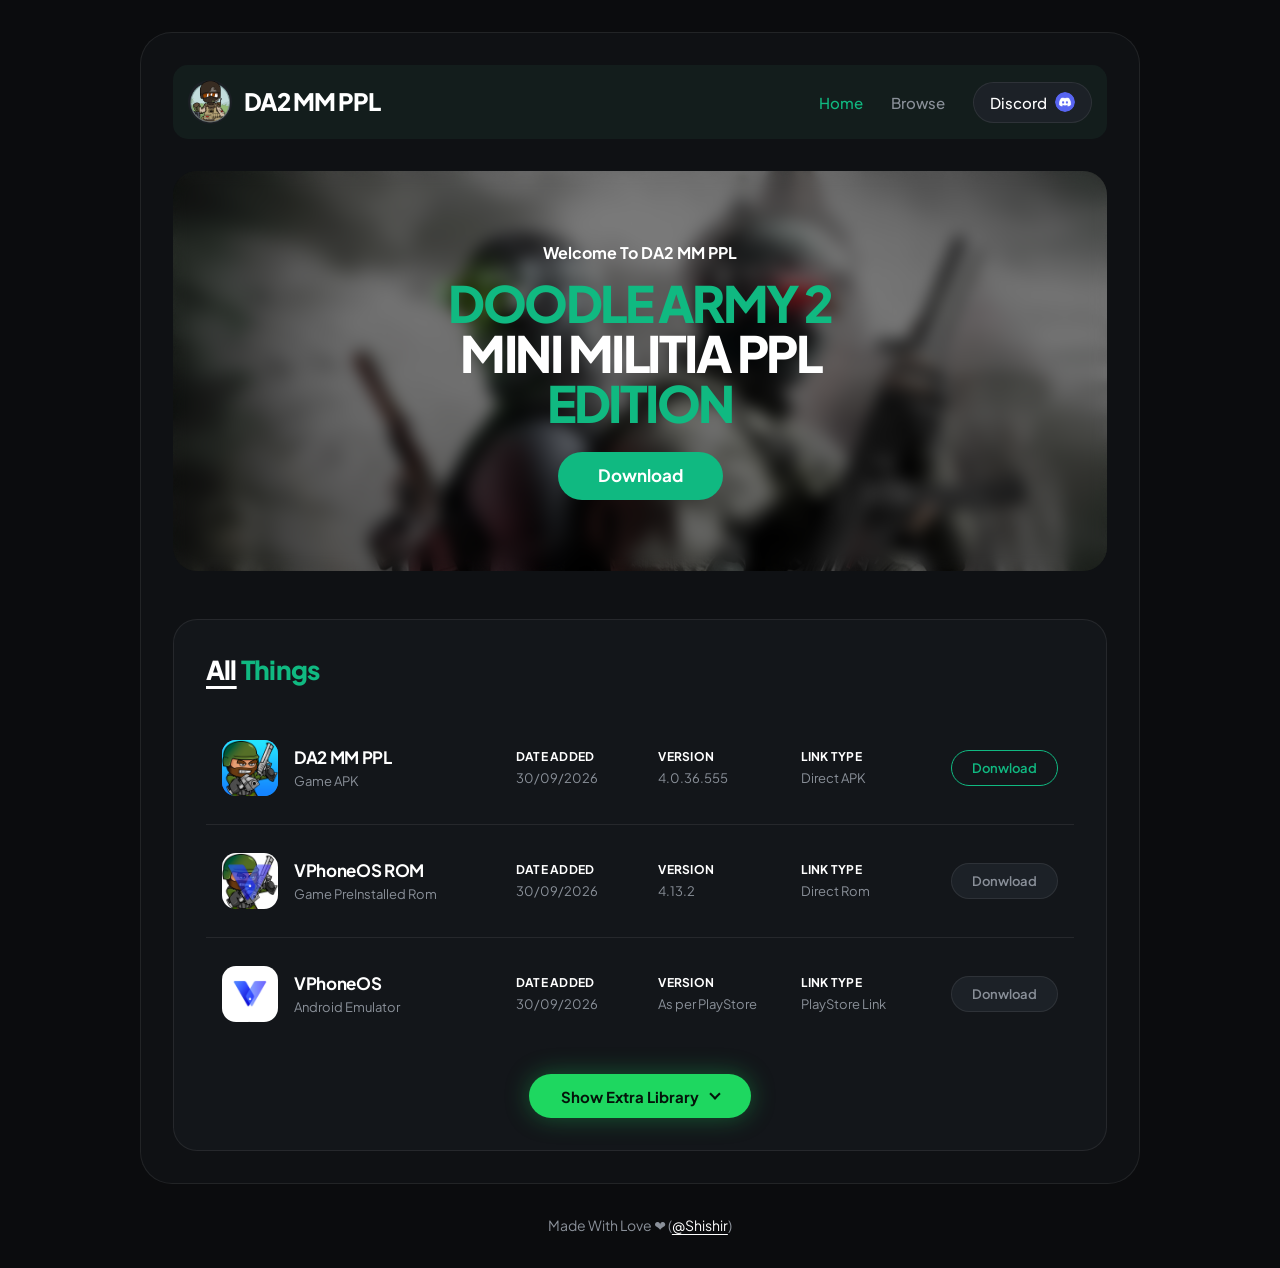
==== commit 52f5814e: "Update error message for missing config.js" ====
--- a/index.html
+++ b/index.html
@@ -91,7 +91,7 @@
   <script src="js/app.js"></script>
   <script>
     if (!window.SITE_CONFIG) {
-      document.body.innerHTML = '<p style="font:16px sans-serif;padding:24px;color:#fff;background:#b91c1c">js/config.js not found. Keep the folder structure: index.html + css/ + js/ + assets/ in the same folder.</p>';
+      document.body.innerHTML = '<p style="font:16px sans-serif;padding:24px;color:#fff;background:#b91c1c">js/config.js file not found or an error occurred.</p>';
     }
   </script>
 </body>
